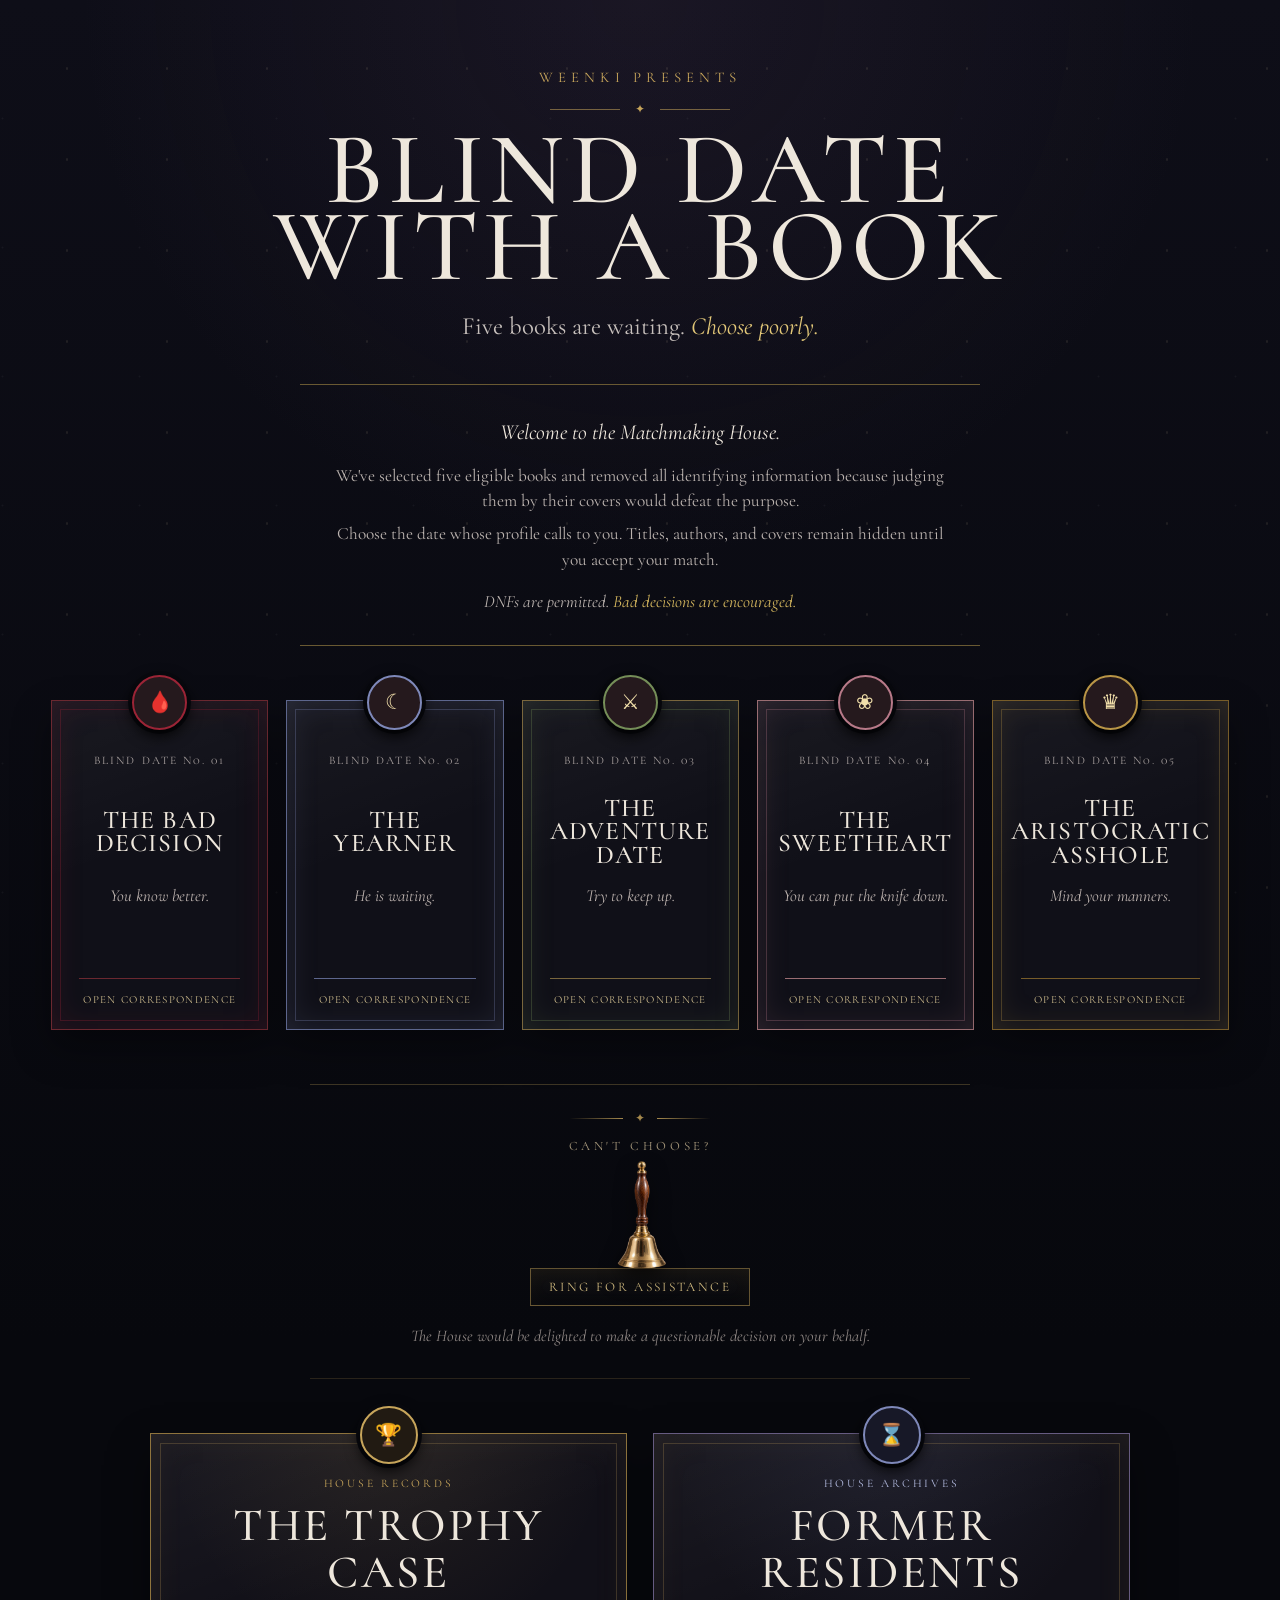
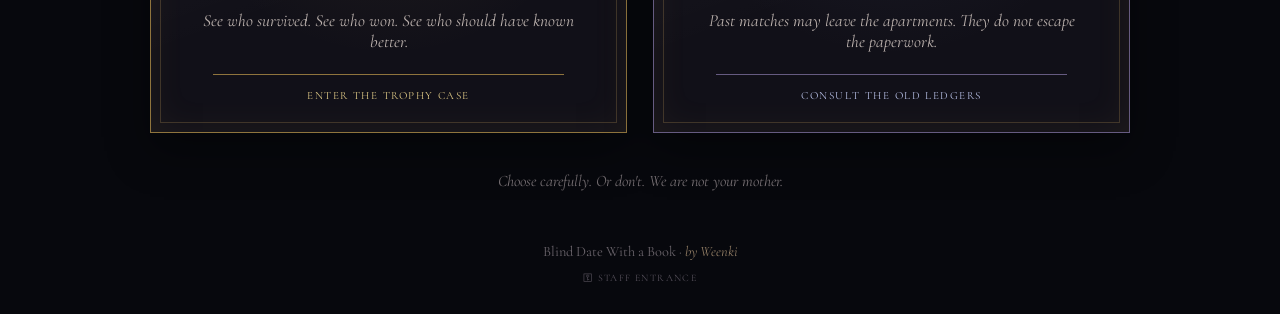
==== index.html @ 90586f28 "Prepare to Launch!" ====
<!doctype html><html lang="en"><head><meta charset="utf-8"><meta name="viewport" content="width=device-width,initial-scale=1"><title>Blind Date With a Book · by Weenki</title><link rel="preconnect" href="https://fonts.googleapis.com"><link rel="preconnect" href="https://fonts.gstatic.com" crossorigin><link href="https://fonts.googleapis.com/css2?family=Cormorant+Garamond:ital,wght@0,400;0,500;0,600;1,400;1,500&family=Cormorant+SC:wght@400;500;600;700&display=swap" rel="stylesheet"><link rel="stylesheet" href="style.css?v=fate-bell-2-1"></head><body><div class="stars"></div><main class="house"><header class="hero"><p class="eyebrow">WEENKI PRESENTS</p><div class="ornament"><span></span>✦<span></span></div><h1>BLIND DATE<br>WITH A BOOK</h1><p class="tagline">Five books are waiting. <em>Choose poorly.</em></p></header><section class="invitation"><p class="welcome">Welcome to the Matchmaking House.</p><p>We've selected five eligible books and removed all identifying information because judging them by their covers would defeat the purpose.</p><p>Choose the date whose profile calls to you. Titles, authors, and covers remain hidden until you accept your match.</p><p class="rules">DNFs are permitted. <span>Bad decisions are encouraged.</span></p></section><section class="dates">
<a class="date bad" href="bad-decision/"><span class="seal">🩸</span><span class="number">BLIND DATE No. 01</span><strong>THE BAD<br>DECISION</strong><em>You know better.</em><span class="enter">OPEN CORRESPONDENCE</span></a>
<a class="date yearner" href="yearner/"><span class="seal">☾</span><span class="number">BLIND DATE No. 02</span><strong>THE<br>YEARNER</strong><em>He is waiting.</em><span class="enter">OPEN CORRESPONDENCE</span></a>
<a class="date adventure" href="adventure/"><span class="seal">⚔</span><span class="number">BLIND DATE No. 03</span><strong>THE ADVENTURE<br>DATE</strong><em>Try to keep up.</em><span class="enter">OPEN CORRESPONDENCE</span></a>
<a class="date sweetheart" href="sweetheart/"><span class="seal">❀</span><span class="number">BLIND DATE No. 04</span><strong>THE<br>SWEETHEART</strong><em>You can put the knife down.</em><span class="enter">OPEN CORRESPONDENCE</span></a>
<a class="date aristocrat" href="aristocrat/"><span class="seal">♛</span><span class="number">BLIND DATE No. 05</span><strong>THE ARISTOCRATIC<br>ASSHOLE</strong><em>Mind your manners.</em><span class="enter">OPEN CORRESPONDENCE</span></a>
</section>
<section class="house-assistance" aria-label="Matchmaking assistance">
  <div class="assistance-ornament" aria-hidden="true"><span></span>✦<span></span></div>
  <p class="assistance-eyebrow">CAN&apos;T CHOOSE?</p>
  <button class="fate-bell" id="fate-bell" type="button" aria-label="Ring for assistance and let the House choose a random blind date">
    <span class="bell-stage" aria-hidden="true"><img src="fate-bell.png?v=fate-bell-2-1" alt="" class="fate-bell-image"></span>
    <span class="bell-label">RING FOR ASSISTANCE</span>
  </button>
  <p class="assistance-copy" id="assistance-copy" aria-live="polite">The House would be delighted to make a questionable decision on your behalf.</p>
</section>
<section class="house-records" aria-label="House records">
  <a class="trophy-card" href="awards/">
    <span class="trophy-seal">🏆</span>
    <span class="trophy-eyebrow">HOUSE RECORDS</span>
    <strong>THE TROPHY CASE</strong>
    <em>See who survived. See who won. See who should have known better.</em>
    <span class="trophy-enter">ENTER THE TROPHY CASE</span>
  </a>
  <a class="trophy-card former-card" href="former-residents/">
    <span class="trophy-seal">⌛</span>
    <span class="trophy-eyebrow">HOUSE ARCHIVES</span>
    <strong>FORMER RESIDENTS</strong>
    <em>Past matches may leave the apartments. They do not escape the paperwork.</em>
    <span class="trophy-enter">CONSULT THE OLD LEDGERS</span>
  </a>
</section>
<p class="fine-print">Choose carefully. Or don't. We are not your mother.</p></main><footer>Blind Date With a Book · <span>by Weenki</span><a class="staff-entrance" href="back-office/">⚿ STAFF ENTRANCE</a></footer><script src="script.js?v=fate-bell-2-2"></script></body></html>
---- style.css ----
*{box-sizing:border-box}:root{--ink:#eee7dc;--gold:#c7a55b;--bg:#080910}html{background:var(--bg)}body{margin:0;min-height:100vh;color:var(--ink);font-family:"Cormorant Garamond",Georgia,serif;background:radial-gradient(circle at 50% 0%,rgba(89,65,100,.16),transparent 35rem),linear-gradient(#0e0e18,#07080d 70%)}.stars{position:fixed;inset:0;pointer-events:none;background-image:radial-gradient(circle,rgba(222,205,170,.34) 1px,transparent 1.4px),radial-gradient(circle,rgba(255,255,255,.15) .8px,transparent 1.2px);background-size:100px 91px,137px 129px;background-position:17px 23px,71px 54px;opacity:.3}.house{position:relative;width:min(1180px,92vw);margin:auto;padding:68px 0 34px}.hero{text-align:center}.eyebrow{margin:0;font-family:"Cormorant SC";font-size:.92rem;letter-spacing:.34em;color:var(--gold)}.ornament{display:flex;align-items:center;justify-content:center;gap:15px;color:var(--gold);margin:16px auto 14px;font-size:.72rem}.ornament span{height:1px;width:70px;background:var(--gold);opacity:.55}h1{font-family:"Cormorant SC";font-weight:500;letter-spacing:.055em;font-size:clamp(3.2rem,8vw,6.8rem);line-height:.75;margin:15px 0 26px}.tagline{font-size:clamp(1.25rem,2vw,1.55rem);color:#c7c0bc;margin:0}.tagline em{color:#e2c778}.invitation{width:min(680px,94%);margin:43px auto 54px;text-align:center;padding:23px 30px;border-top:1px solid #695932;border-bottom:1px solid #695932;font-size:1.08rem;line-height:1.48;color:#bbb3af}.invitation p{margin:.42em 0}.invitation .welcome{font-size:1.35rem;color:#eee7dc;font-style:italic;margin-bottom:.65em}.rules{margin-top:1em!important;font-style:italic}.rules span{color:#d5b75e}.dates{display:grid;grid-template-columns:repeat(5,1fr);gap:18px;align-items:stretch}.date{--accent:#9b2436;--edge:#6b2830;position:relative;min-height:330px;padding:52px 18px 23px;display:flex;flex-direction:column;align-items:center;text-align:center;color:var(--ink);text-decoration:none;border:1px solid var(--edge);background:linear-gradient(160deg,rgba(255,255,255,.04),transparent 45%),#101018;box-shadow:0 17px 35px rgba(0,0,0,.35),inset 0 0 32px color-mix(in srgb,var(--accent) 18%,transparent);transition:.25s}.date:before{content:"";position:absolute;inset:8px;border:1px solid color-mix(in srgb,var(--accent) 30%,transparent);pointer-events:none}.date:hover,.date:focus-visible{transform:translateY(-8px);border-color:var(--accent);box-shadow:0 22px 50px #000,0 0 26px color-mix(in srgb,var(--accent) 25%,transparent);outline:none}.seal{position:absolute;top:-26px;width:55px;height:55px;border-radius:50%;display:grid;place-items:center;font-size:1.3rem;color:#f1dfaa;background:#25191d;border:2px solid var(--accent);box-shadow:0 5px 15px #000,0 0 0 4px #090a10}.number{font-family:"Cormorant SC";letter-spacing:.18em;font-size:.72rem;color:#aaa2a0;margin-bottom:27px}.date strong{font-family:"Cormorant SC";font-weight:500;letter-spacing:.045em;font-size:clamp(1.45rem,2vw,1.9rem);line-height:.92;min-height:74px;display:grid;place-items:center}.date em{font-size:1.05rem;color:#bbb1ad;margin:17px 0 auto}.enter{margin-top:25px;padding-top:14px;width:90%;border-top:1px solid var(--edge);font-family:"Cormorant SC";letter-spacing:.12em;font-size:.68rem;color:#cdbb8d}.yearner{--accent:#7e88b9;--edge:#5d668d}.adventure{--accent:#758e58;--edge:#79663d}.sweetheart{--accent:#b77988;--edge:#9a6d72}.aristocrat{--accent:#b99546;--edge:#775c29}.fine-print{text-align:center;margin:38px 0 0;color:#777074;font-style:italic}footer{position:relative;text-align:center;padding:18px 20px 30px;color:#69636a;font-size:.9rem}footer span{color:#8e7a62;font-style:italic}@media(max-width:1050px){.dates{grid-template-columns:repeat(2,1fr);max-width:760px;margin:auto}.date:last-child{grid-column:1/-1;width:calc(50% - 9px);justify-self:center}}@media(max-width:620px){.house{padding-top:48px}h1{line-height:.82}.invitation{padding:20px 8px;margin-bottom:50px}.dates{grid-template-columns:1fr;gap:42px;width:min(390px,94%);margin:auto}.date,.date:last-child{grid-column:auto;width:100%;min-height:295px}}

/* Trophy Case / House Records — intentionally separate from the five date cards */
.house-records{
  width:min(980px,94%);
  margin:54px auto 0;
  display:grid;
  grid-template-columns:repeat(2,minmax(0,1fr));
  gap:26px;
}

.trophy-card{
  position:relative;
  min-height:210px;
  padding:42px 34px 30px;
  display:flex;
  flex-direction:column;
  align-items:center;
  justify-content:center;
  text-align:center;
  color:var(--ink);
  text-decoration:none;
  border:1px solid #8f743d;
  background:
    linear-gradient(160deg,rgba(255,255,255,.045),transparent 48%),
    radial-gradient(circle at 50% 0%,rgba(199,165,91,.10),transparent 58%),
    #111018;
  box-shadow:
    0 18px 40px rgba(0,0,0,.38),
    inset 0 0 36px rgba(199,165,91,.08);
  transition:.25s;
}

.trophy-card:before{
  content:"";
  position:absolute;
  inset:9px;
  border:1px solid rgba(199,165,91,.24);
  pointer-events:none;
}

.trophy-card:hover,
.trophy-card:focus-visible{
  transform:translateY(-6px);
  border-color:var(--gold);
  box-shadow:
    0 24px 54px #000,
    0 0 28px rgba(199,165,91,.20),
    inset 0 0 36px rgba(199,165,91,.10);
  outline:none;
}

.trophy-seal{
  position:absolute;
  top:-28px;
  width:58px;
  height:58px;
  border-radius:50%;
  display:grid;
  place-items:center;
  font-size:1.35rem;
  background:#211a12;
  border:2px solid var(--gold);
  box-shadow:0 5px 15px #000,0 0 0 4px #090a10;
}

.trophy-eyebrow{
  margin-bottom:12px;
  font-family:"Cormorant SC";
  font-size:.72rem;
  letter-spacing:.24em;
  color:var(--gold);
}

.trophy-card strong{
  font-family:"Cormorant SC";
  font-weight:500;
  letter-spacing:.055em;
  font-size:clamp(1.9rem,4vw,2.9rem);
  line-height:1;
}

.trophy-card em{
  width:min(540px,92%);
  margin:15px auto 0;
  color:#bbb1ad;
  font-size:1.08rem;
}

.trophy-enter{
  width:min(390px,86%);
  margin-top:22px;
  padding-top:14px;
  border-top:1px solid #8f743d;
  font-family:"Cormorant SC";
  letter-spacing:.13em;
  font-size:.69rem;
  color:#dfc986;
}

.former-card{border-color:#665b81;background:linear-gradient(160deg,rgba(255,255,255,.045),transparent 48%),radial-gradient(circle at 50% 0%,rgba(126,136,185,.11),transparent 58%),#111018}
.former-card .trophy-seal{border-color:#7e88b9;background:#171827}
.former-card .trophy-eyebrow,.former-card .trophy-enter{color:#b7bfe5}
.former-card .trophy-enter{border-color:#665b81}

@media(max-width:620px){
  .house-records{
    width:min(390px,94%);
    margin-top:52px;
    grid-template-columns:1fr;
    gap:48px;
  }

  .trophy-card{
    min-height:230px;
    padding:44px 22px 28px;
  }
}


/* Fate Bell / House Assistance */
.house-assistance{width:min(660px,94%);margin:54px auto 0;text-align:center;position:relative;padding:26px 24px 30px;border-top:1px solid rgba(199,165,91,.28);border-bottom:1px solid rgba(199,165,91,.18)}
.assistance-ornament{display:flex;align-items:center;justify-content:center;gap:12px;color:var(--gold);font-size:.72rem;margin-bottom:13px;opacity:.82}.assistance-ornament span{height:1px;width:54px;background:linear-gradient(90deg,transparent,var(--gold))}.assistance-ornament span:last-child{background:linear-gradient(90deg,var(--gold),transparent)}
.assistance-eyebrow{font-family:"Cormorant SC";font-size:.8rem;letter-spacing:.28em;color:#a99a7d;margin:0 0 7px}
.fate-bell{appearance:none;border:0;background:none;color:inherit;font:inherit;display:flex;flex-direction:column;align-items:center;margin:0 auto;padding:0 22px 5px;cursor:pointer;position:relative;isolation:isolate}.fate-bell:focus-visible{outline:1px solid var(--gold);outline-offset:9px}
.bell-stage{position:relative;display:block;width:72px;height:108px;margin:0 auto -1px;transform-origin:50% 12%;will-change:transform}.bell-stage:after{content:"";position:absolute;left:16%;right:16%;bottom:3%;height:10px;border-radius:50%;background:rgba(0,0,0,.42);filter:blur(6px);z-index:-1}
.fate-bell-image{display:block;width:100%;height:100%;object-fit:contain;filter:drop-shadow(0 11px 10px rgba(0,0,0,.5));transition:filter .22s ease}
.bell-label{font-family:"Cormorant SC";font-size:.82rem;letter-spacing:.18em;color:#d4bd82;border:1px solid rgba(199,165,91,.48);padding:10px 18px;min-width:220px;background:linear-gradient(180deg,rgba(199,165,91,.07),rgba(0,0,0,.06));box-shadow:inset 0 0 18px rgba(199,165,91,.035);transition:border-color .2s,box-shadow .2s,color .2s}
.assistance-copy{font-style:italic;color:#8f8784;font-size:1.02rem;margin:15px auto 0;max-width:500px;min-height:1.35em;transition:color .2s}
.fate-bell:hover .bell-stage,.fate-bell:focus-visible .bell-stage{animation:bell-hover .55s ease-in-out}.fate-bell:hover .fate-bell-image,.fate-bell:focus-visible .fate-bell-image{filter:drop-shadow(0 11px 10px rgba(0,0,0,.5)) brightness(1.045)}.fate-bell:hover .bell-label,.fate-bell:focus-visible .bell-label{border-color:#b9974e;color:#ead59e;box-shadow:0 0 18px rgba(199,165,91,.10),inset 0 0 18px rgba(199,165,91,.05)}
.fate-bell.is-ringing .bell-stage{animation:bell-ring .82s cubic-bezier(.36,.07,.19,.97)}.fate-bell.is-ringing{pointer-events:none}.house-assistance.is-decided .assistance-copy{color:#c9b27b}
@keyframes bell-hover{0%,100%{transform:rotate(0)}30%{transform:rotate(-2deg)}65%{transform:rotate(1.5deg)}}
@keyframes bell-ring{0%{transform:rotate(0)}12%{transform:rotate(-12deg)}25%{transform:rotate(10deg)}39%{transform:rotate(-8deg)}53%{transform:rotate(6deg)}67%{transform:rotate(-4deg)}80%{transform:rotate(2deg)}100%{transform:rotate(0)}}
@media(max-width:620px){.house-assistance{margin-top:52px;padding-inline:10px}.bell-stage{width:64px;height:96px}.bell-label{min-width:205px;font-size:.76rem}}
@media(prefers-reduced-motion:reduce){.fate-bell:hover .bell-stage,.fate-bell:focus-visible .bell-stage,.fate-bell.is-ringing .bell-stage{animation:none}.fate-bell-image,.bell-label,.assistance-copy{transition:none}}
footer .staff-entrance{display:block;width:max-content;margin:12px auto 0;color:#57515c;text-decoration:none;font-family:"Cormorant SC";font-size:.62rem;letter-spacing:.14em;transition:color .18s}footer .staff-entrance:hover,footer .staff-entrance:focus-visible{color:#bda86d;outline:none}
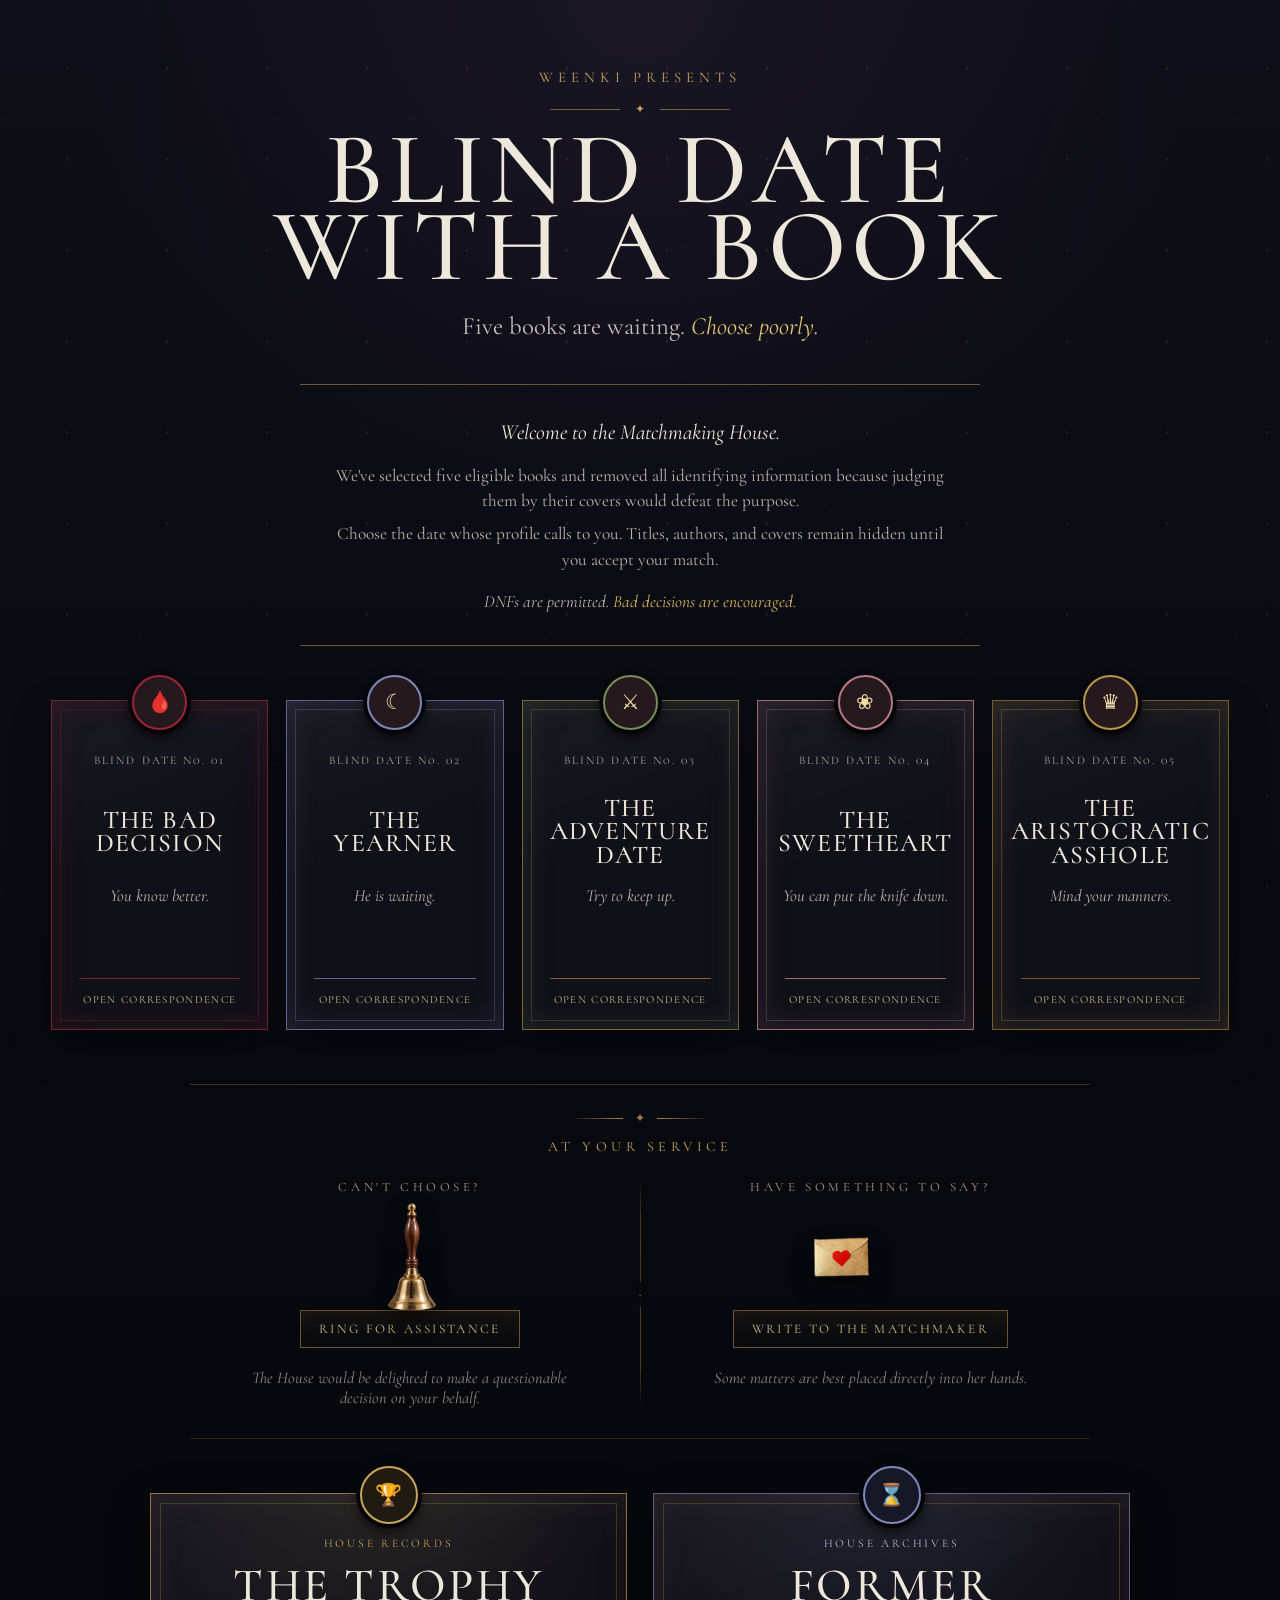
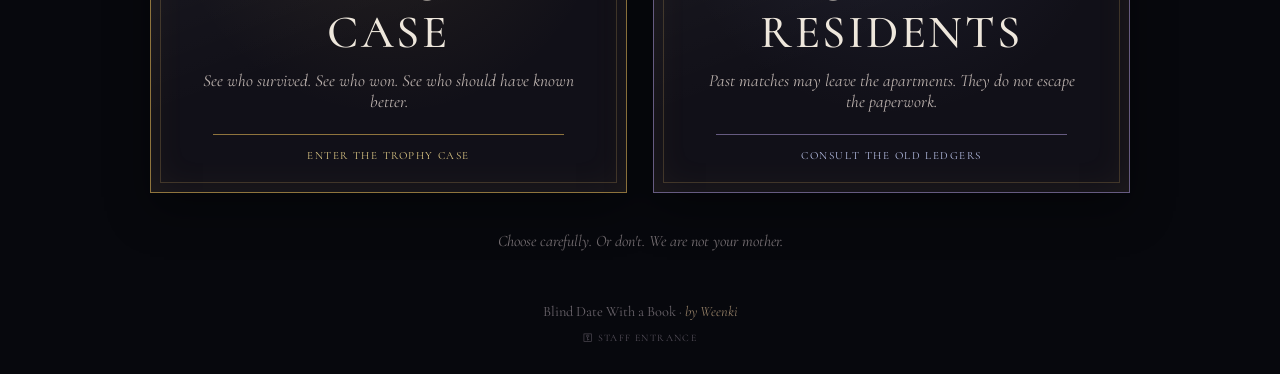
==== commit e39c29ed: "Mailbox Added" ====
--- a/index.html
+++ b/index.html
@@ -1,19 +1,52 @@
-<!doctype html><html lang="en"><head><meta charset="utf-8"><meta name="viewport" content="width=device-width,initial-scale=1"><title>Blind Date With a Book · by Weenki</title><link rel="preconnect" href="https://fonts.googleapis.com"><link rel="preconnect" href="https://fonts.gstatic.com" crossorigin><link href="https://fonts.googleapis.com/css2?family=Cormorant+Garamond:ital,wght@0,400;0,500;0,600;1,400;1,500&family=Cormorant+SC:wght@400;500;600;700&display=swap" rel="stylesheet"><link rel="stylesheet" href="style.css?v=fate-bell-2-1"></head><body><div class="stars"></div><main class="house"><header class="hero"><p class="eyebrow">WEENKI PRESENTS</p><div class="ornament"><span></span>✦<span></span></div><h1>BLIND DATE<br>WITH A BOOK</h1><p class="tagline">Five books are waiting. <em>Choose poorly.</em></p></header><section class="invitation"><p class="welcome">Welcome to the Matchmaking House.</p><p>We've selected five eligible books and removed all identifying information because judging them by their covers would defeat the purpose.</p><p>Choose the date whose profile calls to you. Titles, authors, and covers remain hidden until you accept your match.</p><p class="rules">DNFs are permitted. <span>Bad decisions are encouraged.</span></p></section><section class="dates">
+<!doctype html><html lang="en"><head><meta charset="utf-8"><meta name="viewport" content="width=device-width,initial-scale=1"><title>Blind Date With a Book · by Weenki</title><link rel="preconnect" href="https://fonts.googleapis.com"><link rel="preconnect" href="https://fonts.gstatic.com" crossorigin><link href="https://fonts.googleapis.com/css2?family=Cormorant+Garamond:ital,wght@0,400;0,500;0,600;1,400;1,500&family=Cormorant+SC:wght@400;500;600;700&display=swap" rel="stylesheet"><link rel="stylesheet" href="style.css?v=matchmaker-letter-1"></head><body><div class="stars"></div><main class="house"><header class="hero"><p class="eyebrow">WEENKI PRESENTS</p><div class="ornament"><span></span>✦<span></span></div><h1>BLIND DATE<br>WITH A BOOK</h1><p class="tagline">Five books are waiting. <em>Choose poorly.</em></p></header><section class="invitation"><p class="welcome">Welcome to the Matchmaking House.</p><p>We've selected five eligible books and removed all identifying information because judging them by their covers would defeat the purpose.</p><p>Choose the date whose profile calls to you. Titles, authors, and covers remain hidden until you accept your match.</p><p class="rules">DNFs are permitted. <span>Bad decisions are encouraged.</span></p></section><section class="dates">
 <a class="date bad" href="bad-decision/"><span class="seal">🩸</span><span class="number">BLIND DATE No. 01</span><strong>THE BAD<br>DECISION</strong><em>You know better.</em><span class="enter">OPEN CORRESPONDENCE</span></a>
 <a class="date yearner" href="yearner/"><span class="seal">☾</span><span class="number">BLIND DATE No. 02</span><strong>THE<br>YEARNER</strong><em>He is waiting.</em><span class="enter">OPEN CORRESPONDENCE</span></a>
 <a class="date adventure" href="adventure/"><span class="seal">⚔</span><span class="number">BLIND DATE No. 03</span><strong>THE ADVENTURE<br>DATE</strong><em>Try to keep up.</em><span class="enter">OPEN CORRESPONDENCE</span></a>
 <a class="date sweetheart" href="sweetheart/"><span class="seal">❀</span><span class="number">BLIND DATE No. 04</span><strong>THE<br>SWEETHEART</strong><em>You can put the knife down.</em><span class="enter">OPEN CORRESPONDENCE</span></a>
 <a class="date aristocrat" href="aristocrat/"><span class="seal">♛</span><span class="number">BLIND DATE No. 05</span><strong>THE ARISTOCRATIC<br>ASSHOLE</strong><em>Mind your manners.</em><span class="enter">OPEN CORRESPONDENCE</span></a>
 </section>
-<section class="house-assistance" aria-label="Matchmaking assistance">
+<section class="house-assistance" aria-label="At your service">
   <div class="assistance-ornament" aria-hidden="true"><span></span>✦<span></span></div>
-  <p class="assistance-eyebrow">CAN&apos;T CHOOSE?</p>
-  <button class="fate-bell" id="fate-bell" type="button" aria-label="Ring for assistance and let the House choose a random blind date">
-    <span class="bell-stage" aria-hidden="true"><img src="fate-bell.png?v=fate-bell-2-1" alt="" class="fate-bell-image"></span>
-    <span class="bell-label">RING FOR ASSISTANCE</span>
-  </button>
-  <p class="assistance-copy" id="assistance-copy" aria-live="polite">The House would be delighted to make a questionable decision on your behalf.</p>
+  <p class="service-heading">AT YOUR SERVICE</p>
+  <div class="service-grid">
+    <div class="service-option service-fate">
+      <p class="assistance-eyebrow">CAN&apos;T CHOOSE?</p>
+      <button class="fate-bell" id="fate-bell" type="button" aria-label="Ring for assistance and let the House choose a random blind date">
+        <span class="bell-stage" aria-hidden="true"><img src="fate-bell.png?v=fate-bell-2-1" alt="" class="fate-bell-image"></span>
+        <span class="bell-label">RING FOR ASSISTANCE</span>
+      </button>
+      <p class="assistance-copy" id="assistance-copy" aria-live="polite">The House would be delighted to make a questionable decision on your behalf.</p>
+    </div>
+    <div class="service-divider" aria-hidden="true"><span>◆</span></div>
+    <div class="service-option service-letter">
+      <p class="assistance-eyebrow">HAVE SOMETHING TO SAY?</p>
+      <button class="matchmaker-letter" id="matchmaker-letter" type="button" aria-haspopup="dialog" aria-controls="matchmaker-letter-modal">
+        <span class="letter-stage" aria-hidden="true"><img src="matchmaker-envelope.png?v=1" alt="" class="matchmaker-envelope-image"></span>
+        <span class="bell-label">WRITE TO THE MATCHMAKER</span>
+      </button>
+      <p class="assistance-copy">Some matters are best placed directly into her hands.</p>
+    </div>
+  </div>
 </section>
+
+<div class="letter-modal" id="matchmaker-letter-modal" hidden>
+  <div class="letter-backdrop" data-close-letter></div>
+  <section class="letter-dialog" role="dialog" aria-modal="true" aria-labelledby="letter-dialog-title">
+    <button class="letter-close" type="button" data-close-letter aria-label="Close correspondence">×</button>
+    <p class="letter-kicker">PRIVATE CORRESPONDENCE</p>
+    <h2 id="letter-dialog-title">A Letter to the Matchmaker</h2>
+    <p class="letter-intro">Slip your correspondence beneath her door. It may be read, considered, ignored, treasured, or addressed publicly at the Matchmaker&apos;s discretion. Private replies should not be expected.</p>
+    <form id="matchmaker-letter-form">
+      <label>HOW SHALL THE MATCHMAKER ADDRESS YOU? <span>OPTIONAL</span><input id="letter-address" name="addressAs" maxlength="80" placeholder="A Resident"></label>
+      <label>REGARDING<select id="letter-regarding" name="regarding">
+        <option>My Match</option><option>The House</option><option>A Question</option><option>A Confession</option><option>A Complaint</option><option>A Suggestion</option><option>A Matter Best Left Unspecified</option>
+      </select></label>
+      <label>YOUR LETTER<textarea id="letter-body" name="letter" maxlength="4000" rows="8" required placeholder="Matchmaker,"></textarea></label>
+      <div class="letter-form-foot"><span id="letter-count">0 / 4000</span><button id="letter-submit" type="submit">SEAL &amp; DELIVER</button></div>
+      <p class="letter-status" id="letter-status" aria-live="polite"></p>
+    </form>
+  </section>
+</div>
 <section class="house-records" aria-label="House records">
   <a class="trophy-card" href="awards/">
     <span class="trophy-seal">🏆</span>
@@ -30,4 +63,4 @@
     <span class="trophy-enter">CONSULT THE OLD LEDGERS</span>
   </a>
 </section>
-<p class="fine-print">Choose carefully. Or don't. We are not your mother.</p></main><footer>Blind Date With a Book · <span>by Weenki</span><a class="staff-entrance" href="back-office/">⚿ STAFF ENTRANCE</a></footer><script src="script.js?v=fate-bell-2-2"></script></body></html>
+<p class="fine-print">Choose carefully. Or don't. We are not your mother.</p></main><footer>Blind Date With a Book · <span>by Weenki</span><a class="staff-entrance" href="back-office/">⚿ STAFF ENTRANCE</a></footer><script src="script.js?v=matchmaker-letter-1"></script></body></html>
--- a/style.css
+++ b/style.css
@@ -134,3 +134,29 @@
 @media(max-width:620px){.house-assistance{margin-top:52px;padding-inline:10px}.bell-stage{width:64px;height:96px}.bell-label{min-width:205px;font-size:.76rem}}
 @media(prefers-reduced-motion:reduce){.fate-bell:hover .bell-stage,.fate-bell:focus-visible .bell-stage,.fate-bell.is-ringing .bell-stage{animation:none}.fate-bell-image,.bell-label,.assistance-copy{transition:none}}
 footer .staff-entrance{display:block;width:max-content;margin:12px auto 0;color:#57515c;text-decoration:none;font-family:"Cormorant SC";font-size:.62rem;letter-spacing:.14em;transition:color .18s}footer .staff-entrance:hover,footer .staff-entrance:focus-visible{color:#bda86d;outline:none}
+
+
+/* At Your Service / Matchmaker correspondence */
+.house-assistance{width:min(900px,94%)}
+.service-heading{margin:0 0 24px;text-align:center;font-family:"Cormorant SC";font-size:.88rem;letter-spacing:.32em;color:var(--gold)}
+.service-grid{display:grid;grid-template-columns:minmax(0,1fr) 1px minmax(0,1fr);gap:34px;align-items:stretch}
+.service-option{display:flex;flex-direction:column;align-items:center;justify-content:flex-start;min-width:0}
+.service-divider{position:relative;background:linear-gradient(transparent,rgba(199,165,91,.34) 18%,rgba(199,165,91,.34) 82%,transparent)}
+.service-divider span{position:absolute;left:50%;top:50%;transform:translate(-50%,-50%);font-size:.46rem;color:#8f7848;background:#0b0b12;padding:8px 0}
+.service-option .assistance-eyebrow{margin-bottom:8px}
+.service-option .assistance-copy{max-width:330px}
+.matchmaker-letter{appearance:none;border:0;background:none;color:inherit;font:inherit;display:flex;flex-direction:column;align-items:center;margin:0 auto;padding:0 22px 5px;cursor:pointer}
+.matchmaker-letter:focus-visible{outline:1px solid var(--gold);outline-offset:9px}
+.letter-stage{display:grid;place-items:center;width:122px;height:108px;margin:0 auto -1px}
+.matchmaker-envelope-image{display:block;width:118px;height:auto;filter:drop-shadow(0 11px 10px rgba(0,0,0,.5));transition:transform .22s ease,filter .22s ease}
+.matchmaker-letter:hover .matchmaker-envelope-image,.matchmaker-letter:focus-visible .matchmaker-envelope-image{transform:translateY(-3px) rotate(-1deg);filter:drop-shadow(0 13px 12px rgba(0,0,0,.55)) brightness(1.045)}
+.matchmaker-letter:hover .bell-label,.matchmaker-letter:focus-visible .bell-label{border-color:#b9974e;color:#ead59e;box-shadow:0 0 18px rgba(199,165,91,.10),inset 0 0 18px rgba(199,165,91,.05)}
+.letter-modal[hidden]{display:none}.letter-modal{position:fixed;inset:0;z-index:1000;display:grid;place-items:center;padding:22px}.letter-backdrop{position:absolute;inset:0;background:rgba(3,3,7,.82);backdrop-filter:blur(5px)}
+.letter-dialog{position:relative;width:min(650px,96vw);max-height:90vh;overflow:auto;padding:38px 42px 34px;color:var(--ink);border:1px solid #8f743d;background:linear-gradient(160deg,rgba(255,255,255,.035),transparent 45%),#111018;box-shadow:0 30px 80px #000,inset 0 0 45px rgba(199,165,91,.06)}
+.letter-dialog:before{content:"";position:absolute;inset:9px;border:1px solid rgba(199,165,91,.20);pointer-events:none}.letter-close{position:absolute;right:18px;top:13px;border:0;background:none;color:#8e837a;font:1.6rem Georgia,serif;cursor:pointer}.letter-close:hover{color:#e1c982}
+.letter-kicker{margin:0;text-align:center;font-family:"Cormorant SC";font-size:.7rem;letter-spacing:.28em;color:var(--gold)}.letter-dialog h2{text-align:center;font-family:"Cormorant SC";font-weight:500;font-size:2rem;letter-spacing:.04em;margin:8px 0 12px}.letter-intro{max-width:530px;margin:0 auto 24px;text-align:center;color:#a79f9b;font-style:italic;line-height:1.45}
+#matchmaker-letter-form{position:relative;z-index:1;display:grid;gap:16px}#matchmaker-letter-form label{display:grid;gap:7px;font-family:"Cormorant SC";font-size:.72rem;letter-spacing:.13em;color:#cbb984}#matchmaker-letter-form label span{font-size:.58rem;color:#756e6d;margin-left:6px}
+#matchmaker-letter-form input,#matchmaker-letter-form select,#matchmaker-letter-form textarea{width:100%;border:1px solid #4f4634;background:#0a0a10;color:#e8e0d5;padding:11px 12px;font:1rem "Cormorant Garamond",Georgia,serif;letter-spacing:0;outline:none}#matchmaker-letter-form textarea{resize:vertical;min-height:150px}#matchmaker-letter-form input:focus,#matchmaker-letter-form select:focus,#matchmaker-letter-form textarea:focus{border-color:#9d8248;box-shadow:0 0 0 1px rgba(199,165,91,.12)}
+.letter-form-foot{display:flex;align-items:center;justify-content:space-between;gap:18px}.letter-form-foot>span{color:#777074;font-size:.82rem}.letter-form-foot button{border:1px solid #9d8248;background:linear-gradient(180deg,rgba(199,165,91,.13),rgba(199,165,91,.04));color:#e1cb91;padding:11px 20px;font-family:"Cormorant SC";letter-spacing:.13em;cursor:pointer}.letter-form-foot button:hover,.letter-form-foot button:focus-visible{border-color:#d0ae61;color:#f0dda9;outline:none}.letter-form-foot button:disabled{opacity:.5;cursor:wait}.letter-status{min-height:1.3em;margin:0;text-align:center;color:#c9b27b;font-style:italic}
+body.letter-open{overflow:hidden}
+@media(max-width:620px){.house-assistance{width:min(390px,94%)}.service-grid{grid-template-columns:1fr;gap:30px}.service-divider{height:1px;width:70%;margin:auto;background:linear-gradient(90deg,transparent,rgba(199,165,91,.34),transparent)}.service-divider span{left:50%;top:50%;padding:0 8px}.letter-dialog{padding:34px 22px 28px}.letter-form-foot{align-items:flex-end;flex-direction:column}.letter-form-foot button{width:100%}}
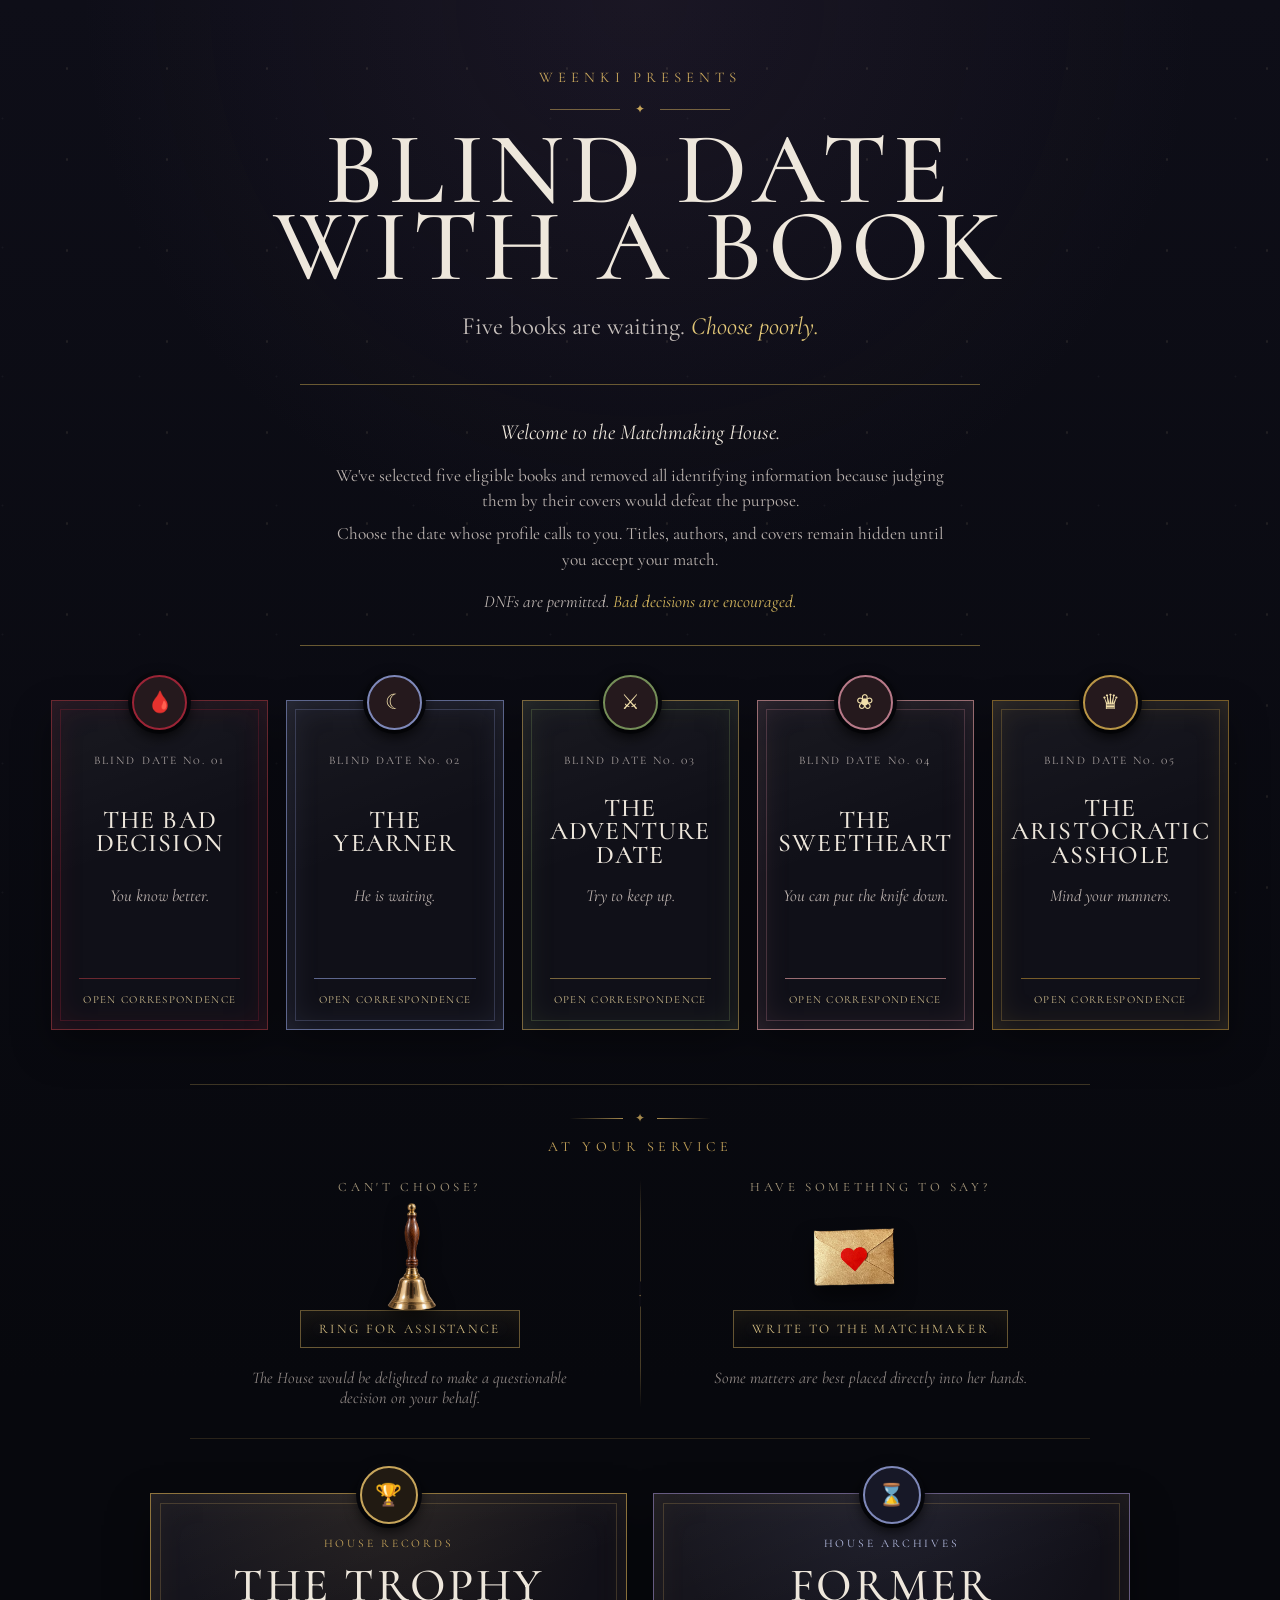
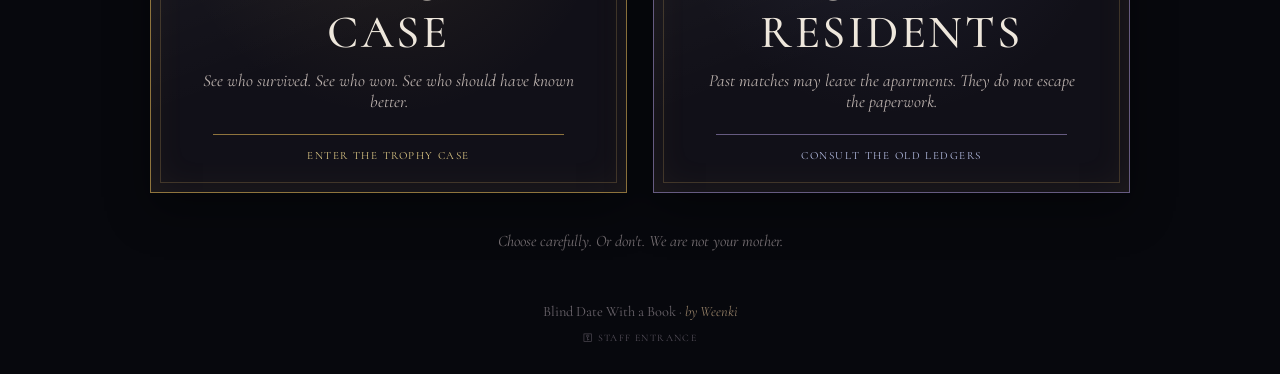
==== commit 64ac83d6: "QOL Updates" ====
--- a/index.html
+++ b/index.html
@@ -41,6 +41,10 @@
       <label>REGARDING<select id="letter-regarding" name="regarding">
         <option>My Match</option><option>The House</option><option>A Question</option><option>A Confession</option><option>A Complaint</option><option>A Suggestion</option><option>A Matter Best Left Unspecified</option>
       </select></label>
+      <label id="letter-appointment-field">WHICH APPOINTMENT?<select id="letter-appointment" name="residentContext">
+        <option value="">Choose your appointment…</option>
+        <option>The Bad Decision</option><option>The Yearner</option><option>The Adventure Date</option><option>The Sweetheart</option><option>The Aristocratic Asshole</option>
+      </select></label>
       <label>YOUR LETTER<textarea id="letter-body" name="letter" maxlength="4000" rows="8" required placeholder="Matchmaker,"></textarea></label>
       <div class="letter-form-foot"><span id="letter-count">0 / 4000</span><button id="letter-submit" type="submit">SEAL &amp; DELIVER</button></div>
       <p class="letter-status" id="letter-status" aria-live="polite"></p>
--- a/style.css
+++ b/style.css
@@ -148,7 +148,7 @@
 .matchmaker-letter{appearance:none;border:0;background:none;color:inherit;font:inherit;display:flex;flex-direction:column;align-items:center;margin:0 auto;padding:0 22px 5px;cursor:pointer}
 .matchmaker-letter:focus-visible{outline:1px solid var(--gold);outline-offset:9px}
 .letter-stage{display:grid;place-items:center;width:122px;height:108px;margin:0 auto -1px}
-.matchmaker-envelope-image{display:block;width:118px;height:auto;filter:drop-shadow(0 11px 10px rgba(0,0,0,.5));transition:transform .22s ease,filter .22s ease}
+.matchmaker-envelope-image{display:block;width:175px;height:auto;filter:drop-shadow(0 11px 10px rgba(0,0,0,.5));transition:transform .22s ease,filter .22s ease}
 .matchmaker-letter:hover .matchmaker-envelope-image,.matchmaker-letter:focus-visible .matchmaker-envelope-image{transform:translateY(-3px) rotate(-1deg);filter:drop-shadow(0 13px 12px rgba(0,0,0,.55)) brightness(1.045)}
 .matchmaker-letter:hover .bell-label,.matchmaker-letter:focus-visible .bell-label{border-color:#b9974e;color:#ead59e;box-shadow:0 0 18px rgba(199,165,91,.10),inset 0 0 18px rgba(199,165,91,.05)}
 .letter-modal[hidden]{display:none}.letter-modal{position:fixed;inset:0;z-index:1000;display:grid;place-items:center;padding:22px}.letter-backdrop{position:absolute;inset:0;background:rgba(3,3,7,.82);backdrop-filter:blur(5px)}
@@ -160,3 +160,5 @@
 .letter-form-foot{display:flex;align-items:center;justify-content:space-between;gap:18px}.letter-form-foot>span{color:#777074;font-size:.82rem}.letter-form-foot button{border:1px solid #9d8248;background:linear-gradient(180deg,rgba(199,165,91,.13),rgba(199,165,91,.04));color:#e1cb91;padding:11px 20px;font-family:"Cormorant SC";letter-spacing:.13em;cursor:pointer}.letter-form-foot button:hover,.letter-form-foot button:focus-visible{border-color:#d0ae61;color:#f0dda9;outline:none}.letter-form-foot button:disabled{opacity:.5;cursor:wait}.letter-status{min-height:1.3em;margin:0;text-align:center;color:#c9b27b;font-style:italic}
 body.letter-open{overflow:hidden}
 @media(max-width:620px){.house-assistance{width:min(390px,94%)}.service-grid{grid-template-columns:1fr;gap:30px}.service-divider{height:1px;width:70%;margin:auto;background:linear-gradient(90deg,transparent,rgba(199,165,91,.34),transparent)}.service-divider span{left:50%;top:50%;padding:0 8px}.letter-dialog{padding:34px 22px 28px}.letter-form-foot{align-items:flex-end;flex-direction:column}.letter-form-foot button{width:100%}}
+
+#matchmaker-letter-form label[hidden]{display:none}
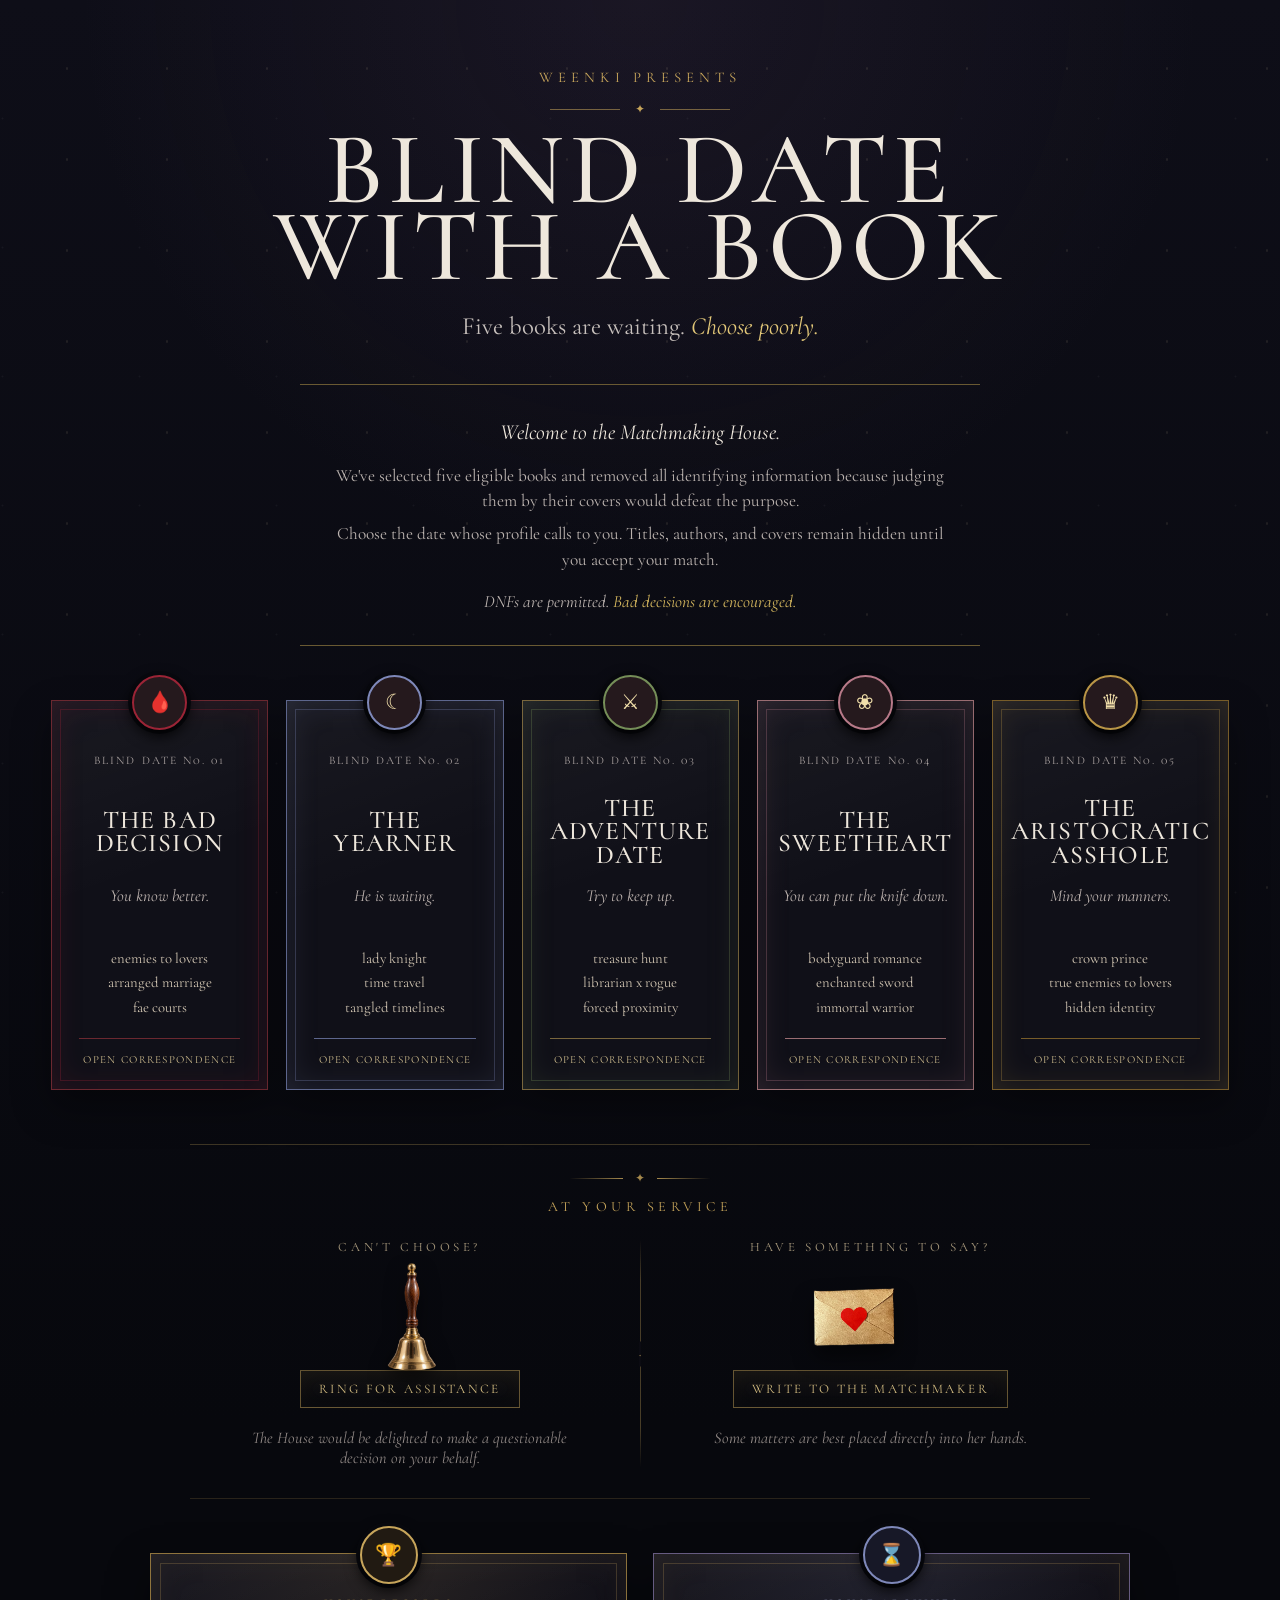
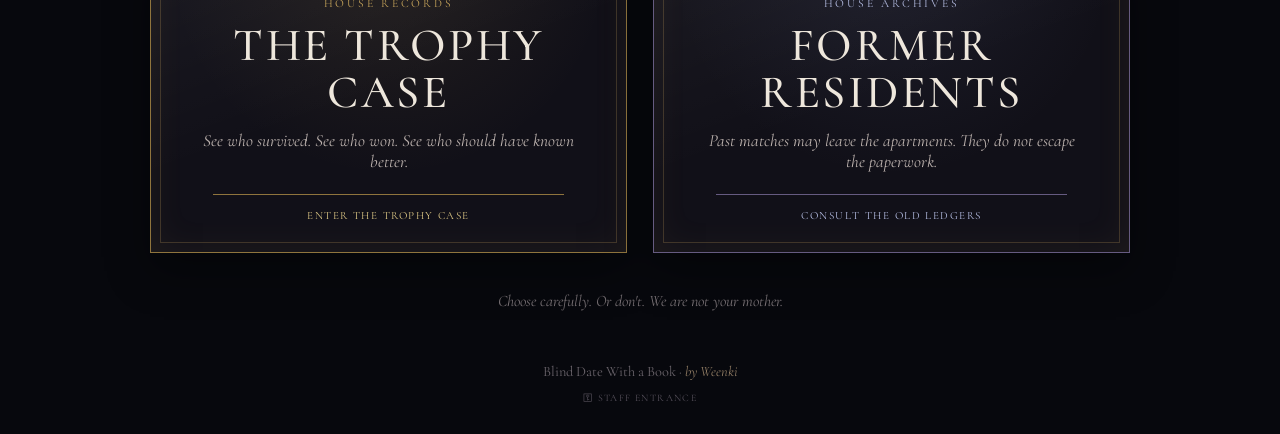
==== commit 01a6e46a: "Tropes to Cards" ====
--- a/index.html
+++ b/index.html
@@ -1,9 +1,9 @@
-<!doctype html><html lang="en"><head><meta charset="utf-8"><meta name="viewport" content="width=device-width,initial-scale=1"><title>Blind Date With a Book · by Weenki</title><link rel="preconnect" href="https://fonts.googleapis.com"><link rel="preconnect" href="https://fonts.gstatic.com" crossorigin><link href="https://fonts.googleapis.com/css2?family=Cormorant+Garamond:ital,wght@0,400;0,500;0,600;1,400;1,500&family=Cormorant+SC:wght@400;500;600;700&display=swap" rel="stylesheet"><link rel="stylesheet" href="style.css?v=matchmaker-letter-1"></head><body><div class="stars"></div><main class="house"><header class="hero"><p class="eyebrow">WEENKI PRESENTS</p><div class="ornament"><span></span>✦<span></span></div><h1>BLIND DATE<br>WITH A BOOK</h1><p class="tagline">Five books are waiting. <em>Choose poorly.</em></p></header><section class="invitation"><p class="welcome">Welcome to the Matchmaking House.</p><p>We've selected five eligible books and removed all identifying information because judging them by their covers would defeat the purpose.</p><p>Choose the date whose profile calls to you. Titles, authors, and covers remain hidden until you accept your match.</p><p class="rules">DNFs are permitted. <span>Bad decisions are encouraged.</span></p></section><section class="dates">
-<a class="date bad" href="bad-decision/"><span class="seal">🩸</span><span class="number">BLIND DATE No. 01</span><strong>THE BAD<br>DECISION</strong><em>You know better.</em><span class="enter">OPEN CORRESPONDENCE</span></a>
-<a class="date yearner" href="yearner/"><span class="seal">☾</span><span class="number">BLIND DATE No. 02</span><strong>THE<br>YEARNER</strong><em>He is waiting.</em><span class="enter">OPEN CORRESPONDENCE</span></a>
-<a class="date adventure" href="adventure/"><span class="seal">⚔</span><span class="number">BLIND DATE No. 03</span><strong>THE ADVENTURE<br>DATE</strong><em>Try to keep up.</em><span class="enter">OPEN CORRESPONDENCE</span></a>
-<a class="date sweetheart" href="sweetheart/"><span class="seal">❀</span><span class="number">BLIND DATE No. 04</span><strong>THE<br>SWEETHEART</strong><em>You can put the knife down.</em><span class="enter">OPEN CORRESPONDENCE</span></a>
-<a class="date aristocrat" href="aristocrat/"><span class="seal">♛</span><span class="number">BLIND DATE No. 05</span><strong>THE ARISTOCRATIC<br>ASSHOLE</strong><em>Mind your manners.</em><span class="enter">OPEN CORRESPONDENCE</span></a>
+<!doctype html><html lang="en"><head><meta charset="utf-8"><meta name="viewport" content="width=device-width,initial-scale=1"><title>Blind Date With a Book · by Weenki</title><link rel="preconnect" href="https://fonts.googleapis.com"><link rel="preconnect" href="https://fonts.gstatic.com" crossorigin><link href="https://fonts.googleapis.com/css2?family=Cormorant+Garamond:ital,wght@0,400;0,500;0,600;1,400;1,500&family=Cormorant+SC:wght@400;500;600;700&display=swap" rel="stylesheet"><link rel="stylesheet" href="style.css?v=parlor-tropes-1"></head><body><div class="stars"></div><main class="house"><header class="hero"><p class="eyebrow">WEENKI PRESENTS</p><div class="ornament"><span></span>✦<span></span></div><h1>BLIND DATE<br>WITH A BOOK</h1><p class="tagline">Five books are waiting. <em>Choose poorly.</em></p></header><section class="invitation"><p class="welcome">Welcome to the Matchmaking House.</p><p>We've selected five eligible books and removed all identifying information because judging them by their covers would defeat the purpose.</p><p>Choose the date whose profile calls to you. Titles, authors, and covers remain hidden until you accept your match.</p><p class="rules">DNFs are permitted. <span>Bad decisions are encouraged.</span></p></section><section class="dates">
+<a class="date bad" href="bad-decision/"><span class="seal">🩸</span><span class="number">BLIND DATE No. 01</span><strong>THE BAD<br>DECISION</strong><em>You know better.</em><span class="date-tropes" aria-label="Featured tropes"><span>enemies to lovers</span><span>arranged marriage</span><span>fae courts</span></span><span class="enter">OPEN CORRESPONDENCE</span></a>
+<a class="date yearner" href="yearner/"><span class="seal">☾</span><span class="number">BLIND DATE No. 02</span><strong>THE<br>YEARNER</strong><em>He is waiting.</em><span class="date-tropes" aria-label="Featured tropes"><span>lady knight</span><span>time travel</span><span>tangled timelines</span></span><span class="enter">OPEN CORRESPONDENCE</span></a>
+<a class="date adventure" href="adventure/"><span class="seal">⚔</span><span class="number">BLIND DATE No. 03</span><strong>THE ADVENTURE<br>DATE</strong><em>Try to keep up.</em><span class="date-tropes" aria-label="Featured tropes"><span>treasure hunt</span><span>librarian x rogue</span><span>forced proximity</span></span><span class="enter">OPEN CORRESPONDENCE</span></a>
+<a class="date sweetheart" href="sweetheart/"><span class="seal">❀</span><span class="number">BLIND DATE No. 04</span><strong>THE<br>SWEETHEART</strong><em>You can put the knife down.</em><span class="date-tropes" aria-label="Featured tropes"><span>bodyguard romance</span><span>enchanted sword</span><span>immortal warrior</span></span><span class="enter">OPEN CORRESPONDENCE</span></a>
+<a class="date aristocrat" href="aristocrat/"><span class="seal">♛</span><span class="number">BLIND DATE No. 05</span><strong>THE ARISTOCRATIC<br>ASSHOLE</strong><em>Mind your manners.</em><span class="date-tropes" aria-label="Featured tropes"><span>crown prince</span><span>true enemies to lovers</span><span>hidden identity</span></span><span class="enter">OPEN CORRESPONDENCE</span></a>
 </section>
 <section class="house-assistance" aria-label="At your service">
   <div class="assistance-ornament" aria-hidden="true"><span></span>✦<span></span></div>
@@ -67,4 +67,4 @@
     <span class="trophy-enter">CONSULT THE OLD LEDGERS</span>
   </a>
 </section>
-<p class="fine-print">Choose carefully. Or don't. We are not your mother.</p></main><footer>Blind Date With a Book · <span>by Weenki</span><a class="staff-entrance" href="back-office/">⚿ STAFF ENTRANCE</a></footer><script src="script.js?v=matchmaker-letter-1"></script></body></html>
+<p class="fine-print">Choose carefully. Or don't. We are not your mother.</p></main><footer>Blind Date With a Book · <span>by Weenki</span><a class="staff-entrance" href="back-office/">⚿ STAFF ENTRANCE</a></footer><script src="parlor-tropes.js?v=1"></script><script src="script.js?v=matchmaker-letter-1"></script></body></html>
--- a/style.css
+++ b/style.css
@@ -162,3 +162,11 @@
 @media(max-width:620px){.house-assistance{width:min(390px,94%)}.service-grid{grid-template-columns:1fr;gap:30px}.service-divider{height:1px;width:70%;margin:auto;background:linear-gradient(90deg,transparent,rgba(199,165,91,.34),transparent)}.service-divider span{left:50%;top:50%;padding:0 8px}.letter-dialog{padding:34px 22px 28px}.letter-form-foot{align-items:flex-end;flex-direction:column}.letter-form-foot button{width:100%}}
 
 #matchmaker-letter-form label[hidden]{display:none}
+
+/* Three published clues; keep book identities behind the apartment doors. */
+.date{min-height:390px}
+.date em{margin-bottom:18px}
+.date-tropes{display:flex;flex-direction:column;gap:6px;width:100%;margin-top:auto;color:#d2c6b3;font-size:.92rem;line-height:1.25}
+.date-tropes>span{display:block;overflow-wrap:anywhere}
+.date .enter{margin-top:22px}
+@media(max-width:600px){.date{min-height:365px}.date-tropes{font-size:.95rem}}
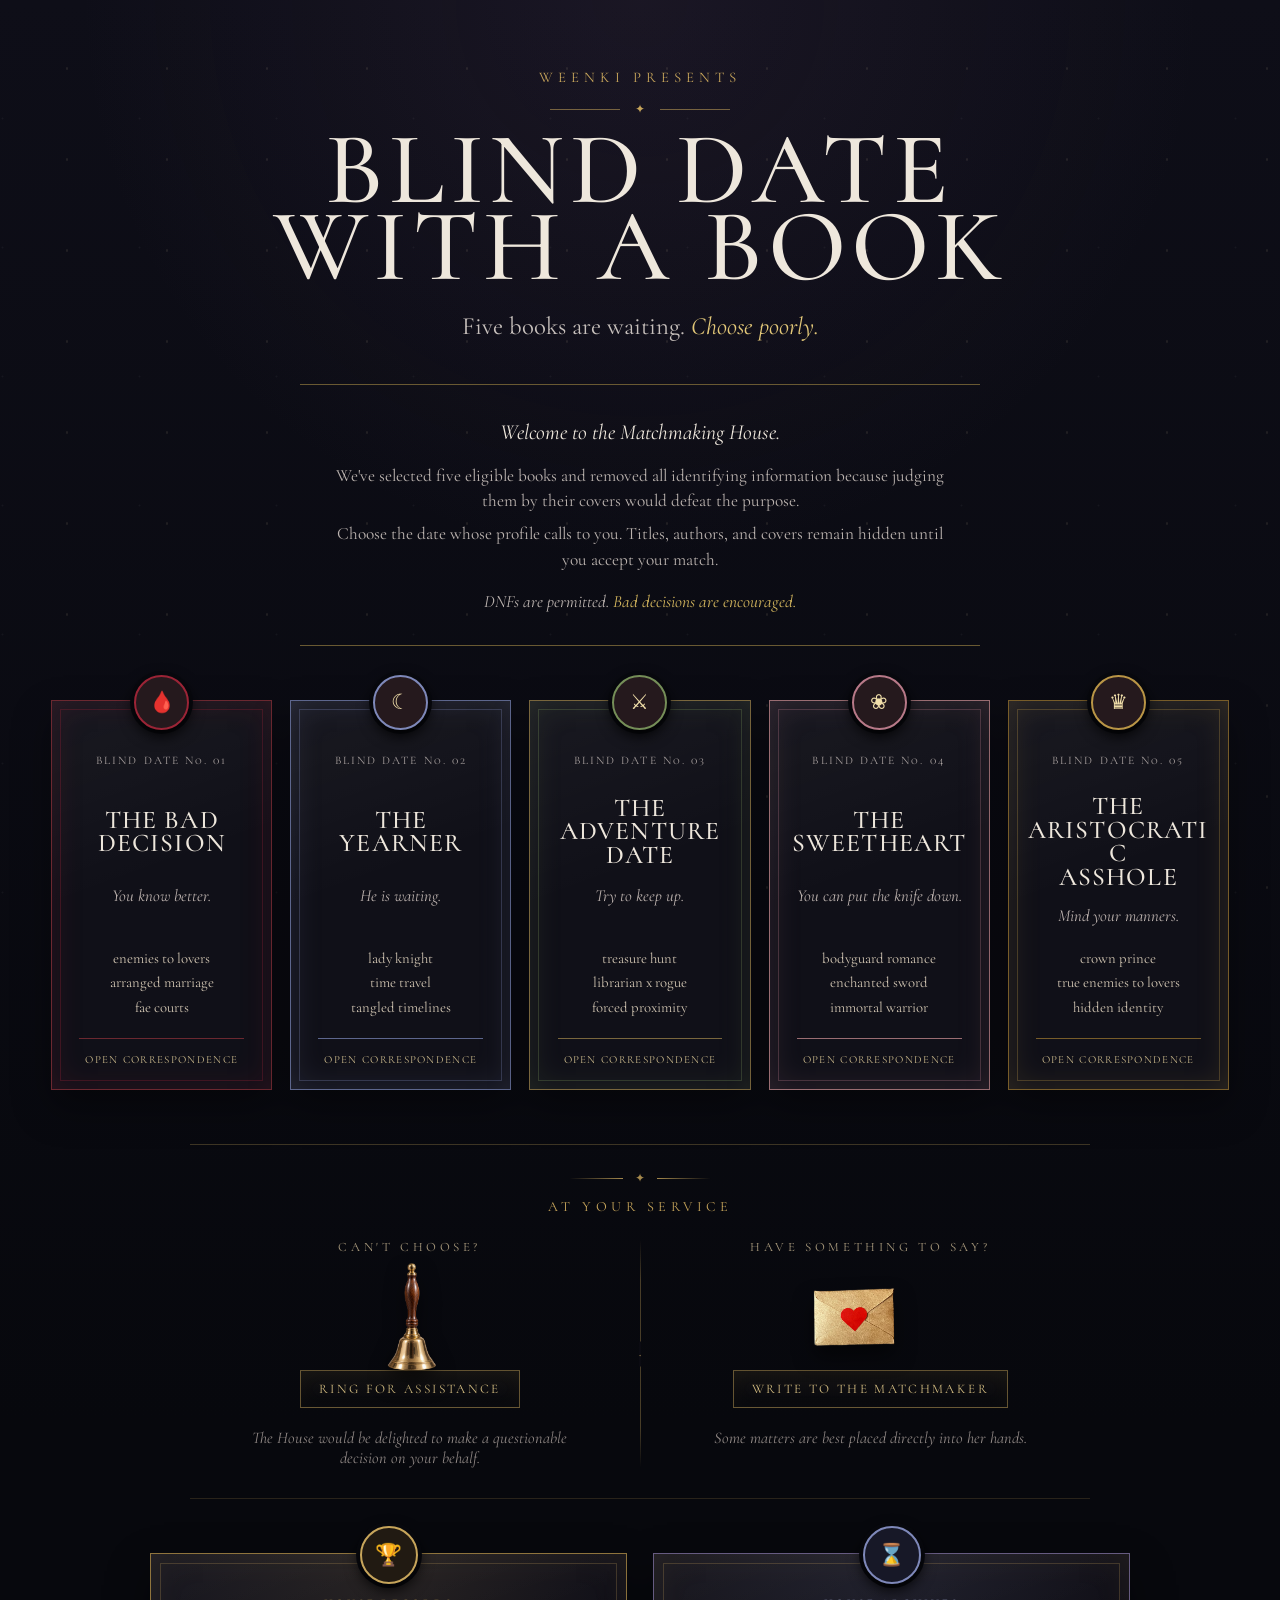
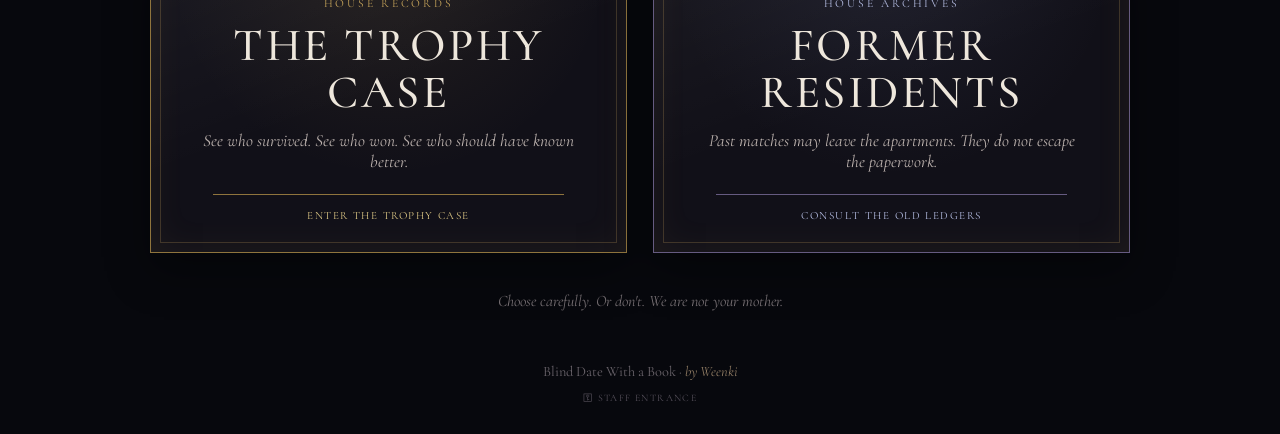
==== commit 81d8bc1e: "Added editability to Apartment titles" ====
--- a/index.html
+++ b/index.html
@@ -1,4 +1,4 @@
-<!doctype html><html lang="en"><head><meta charset="utf-8"><meta name="viewport" content="width=device-width,initial-scale=1"><title>Blind Date With a Book · by Weenki</title><link rel="preconnect" href="https://fonts.googleapis.com"><link rel="preconnect" href="https://fonts.gstatic.com" crossorigin><link href="https://fonts.googleapis.com/css2?family=Cormorant+Garamond:ital,wght@0,400;0,500;0,600;1,400;1,500&family=Cormorant+SC:wght@400;500;600;700&display=swap" rel="stylesheet"><link rel="stylesheet" href="style.css?v=parlor-tropes-1"></head><body><div class="stars"></div><main class="house"><header class="hero"><p class="eyebrow">WEENKI PRESENTS</p><div class="ornament"><span></span>✦<span></span></div><h1>BLIND DATE<br>WITH A BOOK</h1><p class="tagline">Five books are waiting. <em>Choose poorly.</em></p></header><section class="invitation"><p class="welcome">Welcome to the Matchmaking House.</p><p>We've selected five eligible books and removed all identifying information because judging them by their covers would defeat the purpose.</p><p>Choose the date whose profile calls to you. Titles, authors, and covers remain hidden until you accept your match.</p><p class="rules">DNFs are permitted. <span>Bad decisions are encouraged.</span></p></section><section class="dates">
+<!doctype html><html lang="en"><head><meta charset="utf-8"><meta name="viewport" content="width=device-width,initial-scale=1"><title>Blind Date With a Book · by Weenki</title><link rel="preconnect" href="https://fonts.googleapis.com"><link rel="preconnect" href="https://fonts.gstatic.com" crossorigin><link href="https://fonts.googleapis.com/css2?family=Cormorant+Garamond:ital,wght@0,400;0,500;0,600;1,400;1,500&family=Cormorant+SC:wght@400;500;600;700&display=swap" rel="stylesheet"><link rel="stylesheet" href="style.css?v=editable-titles-1"></head><body><div class="stars"></div><main class="house"><header class="hero"><p class="eyebrow">WEENKI PRESENTS</p><div class="ornament"><span></span>✦<span></span></div><h1>BLIND DATE<br>WITH A BOOK</h1><p class="tagline">Five books are waiting. <em>Choose poorly.</em></p></header><section class="invitation"><p class="welcome">Welcome to the Matchmaking House.</p><p>We've selected five eligible books and removed all identifying information because judging them by their covers would defeat the purpose.</p><p>Choose the date whose profile calls to you. Titles, authors, and covers remain hidden until you accept your match.</p><p class="rules">DNFs are permitted. <span>Bad decisions are encouraged.</span></p></section><section class="dates">
 <a class="date bad" href="bad-decision/"><span class="seal">🩸</span><span class="number">BLIND DATE No. 01</span><strong>THE BAD<br>DECISION</strong><em>You know better.</em><span class="date-tropes" aria-label="Featured tropes"><span>enemies to lovers</span><span>arranged marriage</span><span>fae courts</span></span><span class="enter">OPEN CORRESPONDENCE</span></a>
 <a class="date yearner" href="yearner/"><span class="seal">☾</span><span class="number">BLIND DATE No. 02</span><strong>THE<br>YEARNER</strong><em>He is waiting.</em><span class="date-tropes" aria-label="Featured tropes"><span>lady knight</span><span>time travel</span><span>tangled timelines</span></span><span class="enter">OPEN CORRESPONDENCE</span></a>
 <a class="date adventure" href="adventure/"><span class="seal">⚔</span><span class="number">BLIND DATE No. 03</span><strong>THE ADVENTURE<br>DATE</strong><em>Try to keep up.</em><span class="date-tropes" aria-label="Featured tropes"><span>treasure hunt</span><span>librarian x rogue</span><span>forced proximity</span></span><span class="enter">OPEN CORRESPONDENCE</span></a>
@@ -43,7 +43,7 @@
       </select></label>
       <label id="letter-appointment-field">WHICH APPOINTMENT?<select id="letter-appointment" name="residentContext">
         <option value="">Choose your appointment…</option>
-        <option>The Bad Decision</option><option>The Yearner</option><option>The Adventure Date</option><option>The Sweetheart</option><option>The Aristocratic Asshole</option>
+        <option data-resident-key="bad-decision">The Bad Decision</option><option data-resident-key="yearner">The Yearner</option><option data-resident-key="adventure">The Adventure Date</option><option data-resident-key="sweetheart">The Sweetheart</option><option data-resident-key="aristocrat">The Aristocratic Asshole</option>
       </select></label>
       <label>YOUR LETTER<textarea id="letter-body" name="letter" maxlength="4000" rows="8" required placeholder="Matchmaker,"></textarea></label>
       <div class="letter-form-foot"><span id="letter-count">0 / 4000</span><button id="letter-submit" type="submit">SEAL &amp; DELIVER</button></div>
@@ -67,4 +67,4 @@
     <span class="trophy-enter">CONSULT THE OLD LEDGERS</span>
   </a>
 </section>
-<p class="fine-print">Choose carefully. Or don't. We are not your mother.</p></main><footer>Blind Date With a Book · <span>by Weenki</span><a class="staff-entrance" href="back-office/">⚿ STAFF ENTRANCE</a></footer><script src="parlor-tropes.js?v=1"></script><script src="script.js?v=matchmaker-letter-1"></script></body></html>
+<p class="fine-print">Choose carefully. Or don't. We are not your mother.</p></main><footer>Blind Date With a Book · <span>by Weenki</span><a class="staff-entrance" href="back-office/">⚿ STAFF ENTRANCE</a></footer><script src="parlor-tropes.js?v=editable-titles-1"></script><script src="script.js?v=matchmaker-letter-1"></script></body></html>
--- a/style.css
+++ b/style.css
@@ -170,3 +170,6 @@
 .date-tropes>span{display:block;overflow-wrap:anywhere}
 .date .enter{margin-top:22px}
 @media(max-width:600px){.date{min-height:365px}.date-tropes{font-size:.95rem}}
+
+/* Public date titles can vary in length; wrap within each existing card. */
+.date strong{overflow-wrap:anywhere;max-width:100%;min-height:74px}
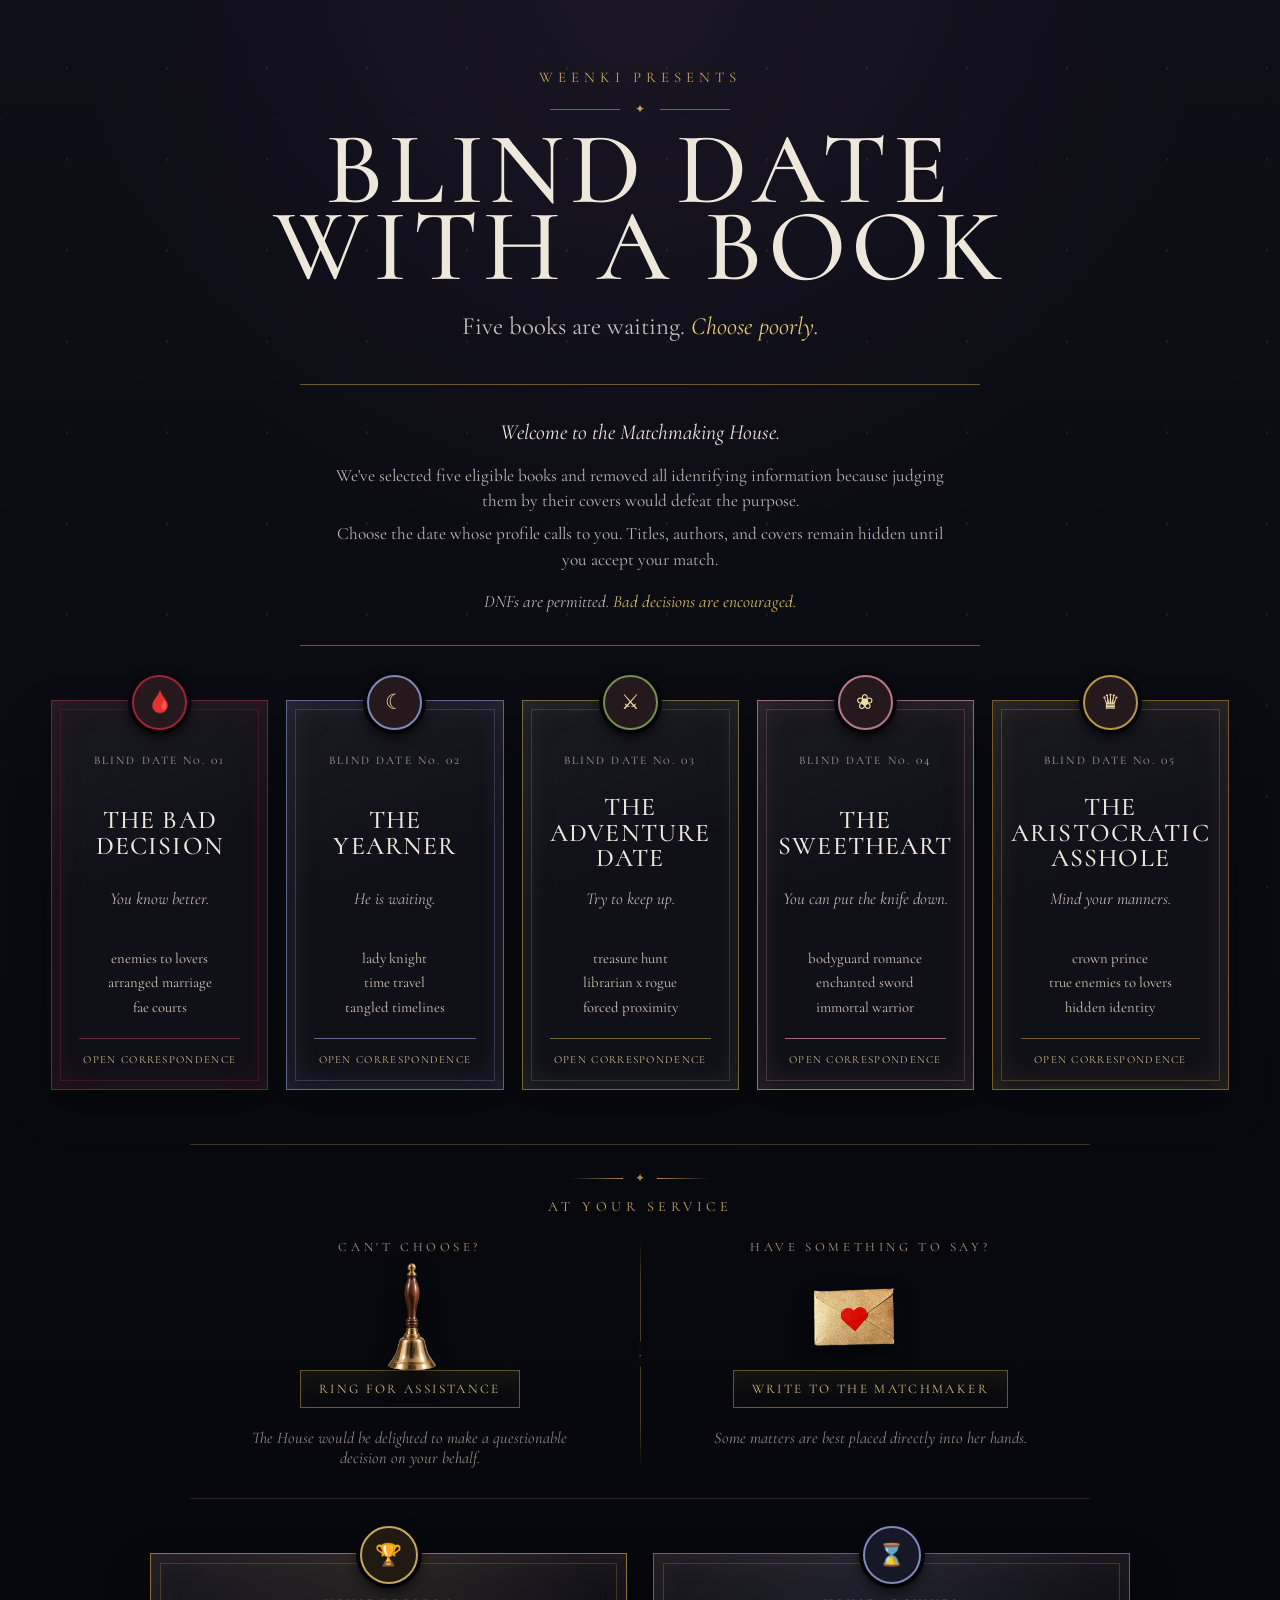
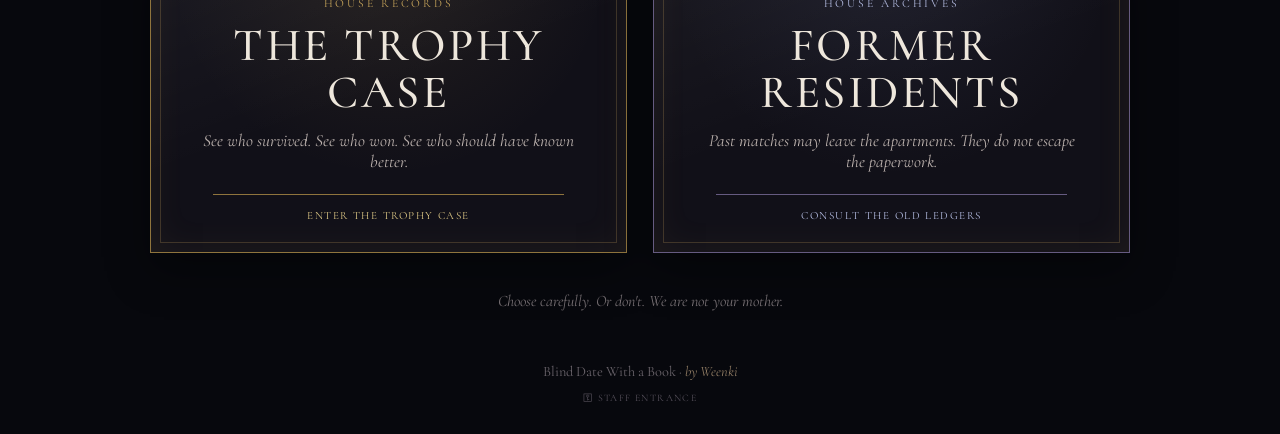
==== commit 0fc02aca: "Card Fix" ====
--- a/index.html
+++ b/index.html
@@ -1,4 +1,4 @@
-<!doctype html><html lang="en"><head><meta charset="utf-8"><meta name="viewport" content="width=device-width,initial-scale=1"><title>Blind Date With a Book · by Weenki</title><link rel="preconnect" href="https://fonts.googleapis.com"><link rel="preconnect" href="https://fonts.gstatic.com" crossorigin><link href="https://fonts.googleapis.com/css2?family=Cormorant+Garamond:ital,wght@0,400;0,500;0,600;1,400;1,500&family=Cormorant+SC:wght@400;500;600;700&display=swap" rel="stylesheet"><link rel="stylesheet" href="style.css?v=editable-titles-1"></head><body><div class="stars"></div><main class="house"><header class="hero"><p class="eyebrow">WEENKI PRESENTS</p><div class="ornament"><span></span>✦<span></span></div><h1>BLIND DATE<br>WITH A BOOK</h1><p class="tagline">Five books are waiting. <em>Choose poorly.</em></p></header><section class="invitation"><p class="welcome">Welcome to the Matchmaking House.</p><p>We've selected five eligible books and removed all identifying information because judging them by their covers would defeat the purpose.</p><p>Choose the date whose profile calls to you. Titles, authors, and covers remain hidden until you accept your match.</p><p class="rules">DNFs are permitted. <span>Bad decisions are encouraged.</span></p></section><section class="dates">
+<!doctype html><html lang="en"><head><meta charset="utf-8"><meta name="viewport" content="width=device-width,initial-scale=1"><title>Blind Date With a Book · by Weenki</title><link rel="preconnect" href="https://fonts.googleapis.com"><link rel="preconnect" href="https://fonts.gstatic.com" crossorigin><link href="https://fonts.googleapis.com/css2?family=Cormorant+Garamond:ital,wght@0,400;0,500;0,600;1,400;1,500&family=Cormorant+SC:wght@400;500;600;700&display=swap" rel="stylesheet"><link rel="stylesheet" href="style.css?v=whole-word-titles-3"></head><body><div class="stars"></div><main class="house"><header class="hero"><p class="eyebrow">WEENKI PRESENTS</p><div class="ornament"><span></span>✦<span></span></div><h1>BLIND DATE<br>WITH A BOOK</h1><p class="tagline">Five books are waiting. <em>Choose poorly.</em></p></header><section class="invitation"><p class="welcome">Welcome to the Matchmaking House.</p><p>We've selected five eligible books and removed all identifying information because judging them by their covers would defeat the purpose.</p><p>Choose the date whose profile calls to you. Titles, authors, and covers remain hidden until you accept your match.</p><p class="rules">DNFs are permitted. <span>Bad decisions are encouraged.</span></p></section><section class="dates">
 <a class="date bad" href="bad-decision/"><span class="seal">🩸</span><span class="number">BLIND DATE No. 01</span><strong>THE BAD<br>DECISION</strong><em>You know better.</em><span class="date-tropes" aria-label="Featured tropes"><span>enemies to lovers</span><span>arranged marriage</span><span>fae courts</span></span><span class="enter">OPEN CORRESPONDENCE</span></a>
 <a class="date yearner" href="yearner/"><span class="seal">☾</span><span class="number">BLIND DATE No. 02</span><strong>THE<br>YEARNER</strong><em>He is waiting.</em><span class="date-tropes" aria-label="Featured tropes"><span>lady knight</span><span>time travel</span><span>tangled timelines</span></span><span class="enter">OPEN CORRESPONDENCE</span></a>
 <a class="date adventure" href="adventure/"><span class="seal">⚔</span><span class="number">BLIND DATE No. 03</span><strong>THE ADVENTURE<br>DATE</strong><em>Try to keep up.</em><span class="date-tropes" aria-label="Featured tropes"><span>treasure hunt</span><span>librarian x rogue</span><span>forced proximity</span></span><span class="enter">OPEN CORRESPONDENCE</span></a>
@@ -67,4 +67,4 @@
     <span class="trophy-enter">CONSULT THE OLD LEDGERS</span>
   </a>
 </section>
-<p class="fine-print">Choose carefully. Or don't. We are not your mother.</p></main><footer>Blind Date With a Book · <span>by Weenki</span><a class="staff-entrance" href="back-office/">⚿ STAFF ENTRANCE</a></footer><script src="parlor-tropes.js?v=editable-titles-1"></script><script src="script.js?v=matchmaker-letter-1"></script></body></html>
+<p class="fine-print">Choose carefully. Or don't. We are not your mother.</p></main><footer>Blind Date With a Book · <span>by Weenki</span><a class="staff-entrance" href="back-office/">⚿ STAFF ENTRANCE</a></footer><script src="parlor-tropes.js?v=whole-word-titles-3"></script><script src="script.js?v=matchmaker-letter-1"></script></body></html>
--- a/style.css
+++ b/style.css
@@ -172,4 +172,9 @@
 @media(max-width:600px){.date{min-height:365px}.date-tropes{font-size:.95rem}}
 
 /* Public date titles can vary in length; wrap within each existing card. */
-.date strong{overflow-wrap:anywhere;max-width:100%;min-height:74px}
+.date strong{overflow-wrap:normal;word-break:normal;max-width:none;min-height:74px}
+
+/* Keep complete words together and size long names to their cards. */
+.date strong{display:flex;align-items:center;justify-content:center;width:100%;min-height:3em;line-height:1;overflow-wrap:normal;word-break:normal}
+.date-title-lines{display:block;width:100%;text-align:center}
+.date-title-word{display:inline-block;white-space:nowrap;overflow-wrap:normal;word-break:normal}
